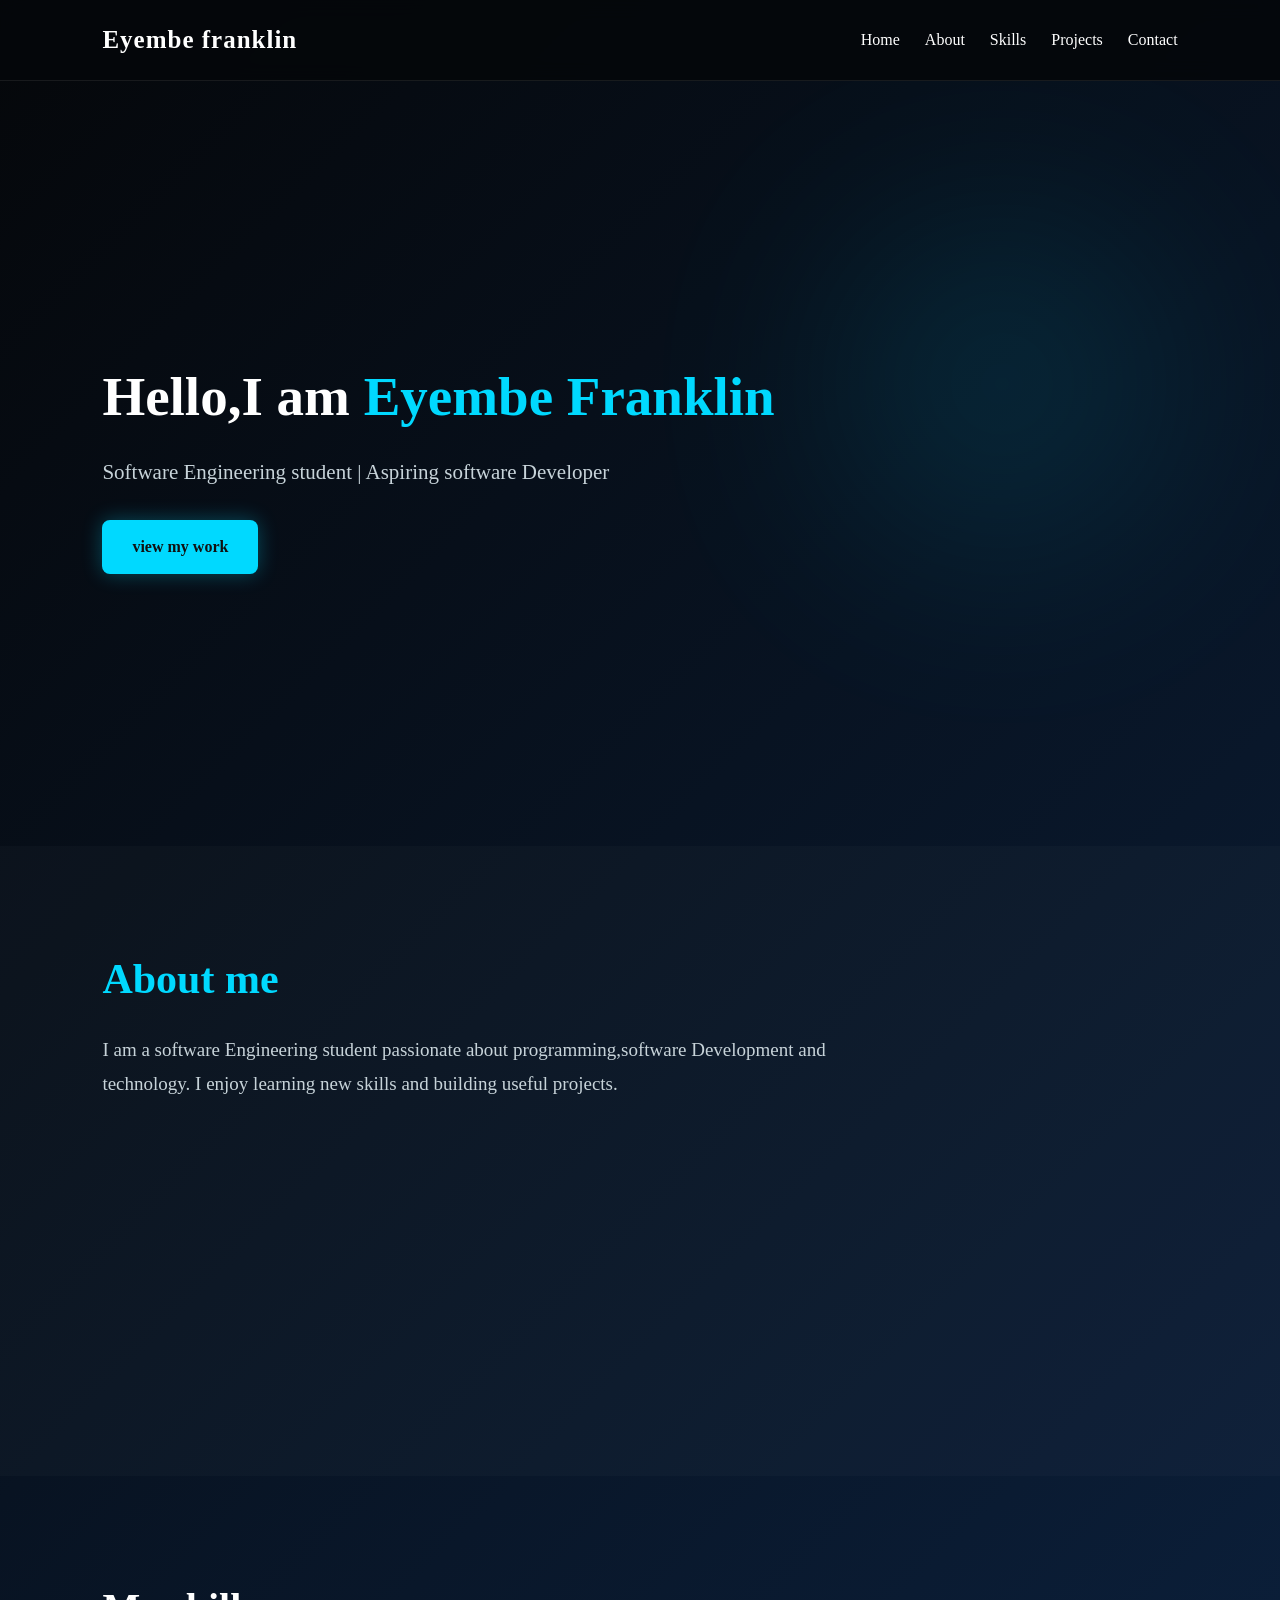
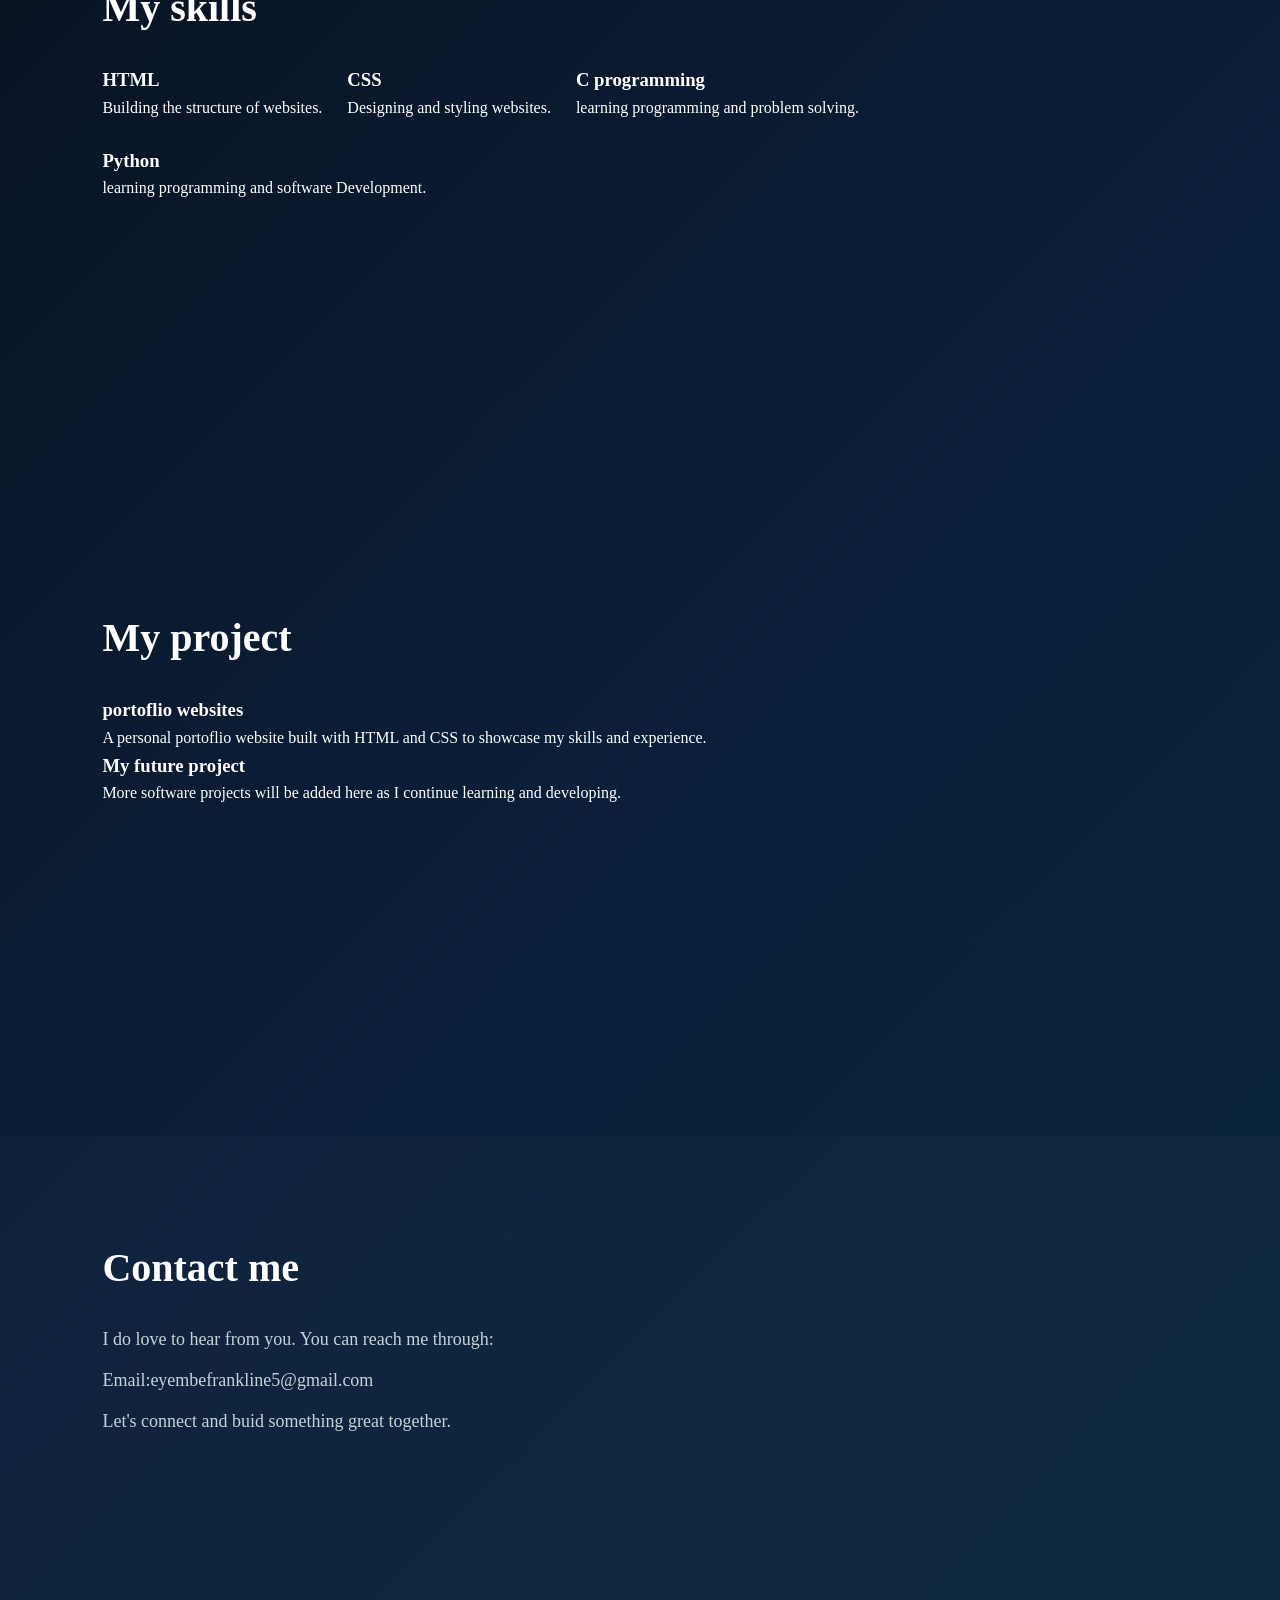
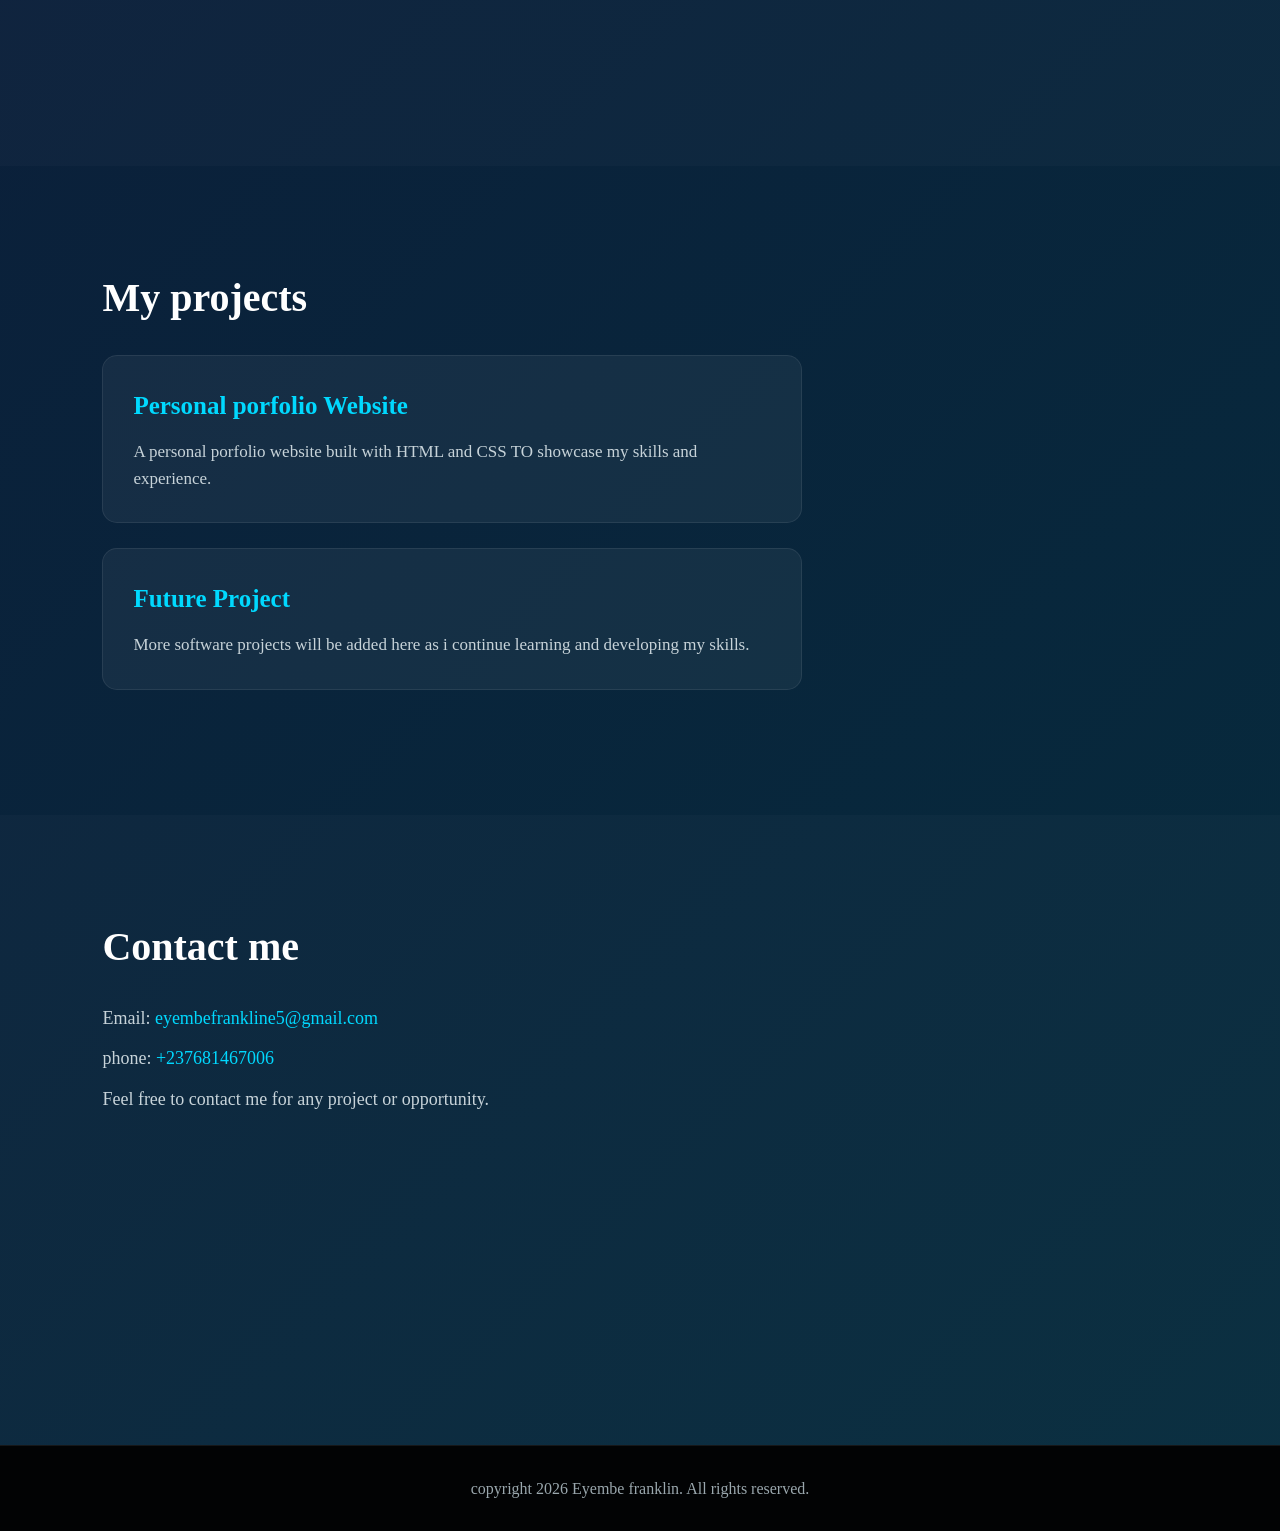
==== index.html @ 04e0e5c3 "Initial commit" ====
<!DOCTYPE html>
<html lang="en">
<head>
    <meta charset="UTF-8">
    <meta name="viewport" content="width=device-width, initial-scale=1.0">
    <title>My portoflio</title>
    <link rel="stylesheet" href="style.css">
</head>
<body>
   <header>
    <h1>Eyembe franklin</h1>
     <button class="menu-toggle">
        <span></span>
        <span></span>
        <span></span>
     </button>
    <nav>
        <a href="#home">Home</a>
        <a href="#about">About</a>
        <a href="#skills">Skills</a>
        <a href="#projects">Projects</a>
        <a href="#contact">Contact</a>
    </nav>
   </header>
   
   <section id="home">
    <h2> Hello,I am <span>Eyembe Franklin</span></h2>
    <P>Software Engineering student | Aspiring software Developer</P>
    <a href="#projects" class="btn">view my work</a>
   </section>
   <section id="about">
    <h2>About me</h2>

    <p> 
    I am a software Engineering student passionate about programming,software
    Development and technology. I enjoy learning new skills and building useful projects.
    </p>
   </section>
   <section id="skills">
    <h2>My skills</h2>
    <div class="skills-container">
    <div class="skills">
        <h3>HTML</h3>
        <P>Building the structure of websites.</P>
    </div>

    <div class="skills">
        <h3>CSS</h3>
        <P>Designing and styling websites.</P>
    </div>

    <div class="skills">
        <h3> C programming</h3>
        <p>learning programming and problem solving.</p>
    </div>
    <div class="skills">
        <h3>Python</h3>
        <p>learning programming and software Development.</p>
    </div>

    </div>
   </section>
   <section id="projects">
    <h2>My project</h2>

    <div class="project-container">

        <div class="project">
            <h3>portoflio websites</h3>
            <p> A personal portoflio website built with HTML and CSS 
                   to showcase my skills and experience.
            </p>
        </div>
        <div class="Projects">
            <h3>My future project</h3>
            <p> More software projects will be added here as I continue
                learning and developing.
            </p>
        </div>

    </div>
   </section>
   <section id="contact">
    <h2>Contact me</h2>

    <p> I do love to hear from you. You can reach me through:</p>
    <p>Email:eyembefrankline5@gmail.com</p>
    <p> Let's connect and buid something great together.</p>
   </section>
   <section id="projects">
    <h2> My projects</h2>
    <div class="project-card">
        <h3>Personal porfolio Website</h3>
        <p> A personal porfolio website built with HTML and CSS
            TO showcase my skills and experience.
        </p>
    </div>

    <div class="project-card">
        <h3>Future Project</h3>
        <p>More software projects will be added here as i continue
            learning and developing my skills.
        </p>
    </div>
   </section>
   <section id="contact">
    <h2> Contact me</h2>
    <p>Email: <a href="mail to:eyembefrankline5@gmail.com">eyembefrankline5@gmail.com</a></p>

    <p> phone: <a href="tel: +237681467006">+237681467006</a></p>
    <p>Feel free to contact me for any project or opportunity.</p>
   </section>
   <footer>
    <p> copyright 2026 Eyembe franklin. All rights reserved.</p>
   </footer>
   <script>
    const menuToggle = document.querySelector(".menu-toggle");
      const nav = document.querySelector("nav");

      menuToggle.addEventListener("click",function() {
        nav.classList.toggle("active");
      });
   </script>
</body>
</html>
---- style.css ----
* {
  margin: 0;
  padding: 0;
  box-sizing: border-box;
}

html {
  scroll-behavior: smooth;
}

body {
  font-family: Arial sans-serif;
  background: linear-gradient(135deg,#05070a,#0b1f3a,#062c3d);
  color: white;
  line-height: 1.6;
}


header {
  display: flex;
  justify-content: space-between;
  align-items: center;
  padding: 20px 8%;
  background: rgba(5, 7, 10, 0.9);
  position: sticky;
  top: 0;
  z-index: 1000;
  backdrop-filter: blur(10px);
  border-bottom: 1px solid rgba(255, 255, 255,0.08);
}

header h1 {
  font-size: 25px;
  letter-spacing: 1px;
}

nav {
  display: flex;
  gap: 25px;
  align-items: center;
}

nav a {
  color: white;
  text-decoration: none;
  font-size: 16px;
  font-weight: 500;
  transition: 0.3s;
}

nav a:hover {
  color:#00d9ff
}


.menu-toggle {
  display: none;
  background: none;
  border: none;
  cursor: pointer;
}

.menu-toggle span {
  display: block;
  width: 30px;
  height: 3px;
  margin: 5px;
  background-color: white;
  border-radius: 5px;
}

section {
  padding: 100px 8%;
  min-height: 70vh;
}

section h2 {
  font-size: 40px;
  margin-bottom: 25px;
  color: white;
}

#home {
  min-height: 85vh;
  display: flex;
  flex-direction: column;
  justify-content: center;
  align-items: flex-start;
  padding: 100px 8%;
}

#home h2 {
  font-size: 55px;
  margin-bottom: 15px;
}

#home p {
  font-size: 21px;
  color: #c7d3d9;
  margin-bottom: 30px;
}

.btn {
  display: inline-block;
  padding: 14px 30px;
  background: #00d9ff;
  color: #111;
  text-decoration: none;
  border-radius: 8px;
  font-weight: bold;
  transition: 0.3s ease;
  box-shadow: 0 0 20px rgba(0, 217, 255, 0.25);
}

#home h2 span {
  color:#00d9ff;
}

#home {
  position: relative;
  overflow: hidden;
}

#home::before {
  content: "";
  position: absolute;
  width: 300px;
  height: 300px;
  background: #00d9ff;
  border-radius: 50%;
  filter: blur(120px);
  opacity: 0.15;
  top: 20%;
  right: 10%;
  z-index: 0;
}

#home h2,
#home p,
#home .btn {
  position: relative;
  z-index: 1;
}

.btn {
  display: inline-block;
  padding: 14px 30px;
  background: #00d9ff;
  color: #111;
  text-decoration: none;
  border-radius: 8px;
  font-weight: bold;
  transition: 0.3s ease;
  box-shadow: 0 0 20px rgba(0, 217, 255, 0.3);
}

.btn:hover {
  transform: translateY(-3px);
  box-shadow: 0 0 30px rgba(0, 217, 255, 0.7);
}

#about {
  background: rgba(255, 255, 255, 0.02);
}

#about h2 {
  font-size: 42px;
  margin-bottom: 20px;
  color: #00d9ff
}

#about p {
  font-size: 19px;
  line-height: 1.8;
  color: #c7d3d9;
  max-width: 750px;
}

.skills-container {
  display: flex;
  gap: 25px;
  flex-wrap: wrap;
}

.skill {
  background: rgba(255, 255, 255, 0.10);
  border: 1px solid rgba(0, 217, 255, 0.15);
  padding: 30px;
  width: 220px;
  border-radius: 15px;
  transition: 0.3s;
}

.skill:hover {
  transform: translateY(-8px);
  border: colour #00d9ff;
box-shadow: 0 15px 30px rgba(0, 217, 255, 0.12);
}

.skill h3 {
  color: #00d9ff;
  margin-bottom: 12px;
  font-size: 23px;
}

.skill p {
  color: #c7d3d9;
  font-size: 15px;
}


.project-card {
  background: rgba(255, 255, 255, 0.05);
  border: 1px solid rgba(255, 255, 255, 0.08);
  padding: 30px;
  margin: 25px 0;
  border-radius: 15px;
  max-width: 700px;
  transition: 0.3s;
}

.project-card:hover {
  transform: translateY(-5px);
  border-color:#00d9ff ;
}

.project-card h3 {
  color: #00d9ff;
  font-size: 25px;
  margin-bottom: 12px;
}

.project-card p {
  color: #c7d3d9;
  font-size: 17px;
}

#contact {
  background: rgba(255, 255, 255, 0.02);
}

#contact p {
  margin: 12px 0;
  font-size: 18px;
  color: #c7d3d9;
}

#contact a {
  color: #00d9ff;
  text-decoration: none;
}

#contact a:hover {
  text-decoration: underline;
}

footer {
  text-align: center;
  padding: 30px;
  background: #020304;
  color: #9aa7ad;
  border-top: 1px solid rgba(255, 255, 255, 0.08);
}

@media (max-width: 768px) {
  header{
    padding: 18px 6%;
    flex-direction: row;
    justify-content: space-between;
    align-items: center;
    position: sticky;
  }
  header h1 {
    font-size: 21px;
  }

  .menu-toggle {
    display: flex;
    flex-direction: column;
    margin-left: auto;
  }

  nav {
    display: none;
    position: absolute;
    top: 100%;
    right: 6%;
    width: 210px;
    flex-direction: column;
    align-items: stretch;
    gap: 0;
    background: #10161b;
    border: 1px solid rgba(0, 217,  255, 0.2);
    border-radius: 10px;
    padding: 10px;
    box-shadow: 0 15px 30px rgba(0, 0, 0, 0.4);
  }

  nav.active {
    display: flex;
  }

  nav a {
    padding: 13px 15px;
    border-radius: 7px;
  }

  nav a:hover {
    background: rgba(0, 217, 255, 0.08);
  }

  section {
    padding: 70px 6%;
  }

  section h2 {
    font-size: 32px;
  }
  #home {
    min-height: 85vh;
  }
  #home h2 {
    font-size: 40px;
  }

  #home p {
    font-size: 18px;
  }
  .skills-container {
    flex-direction: column;
  }

  .skill {
    width: 100%;
  }

  .project-card {
    width: 100%;
  }
  #skills {
    text-align: center;
  }

  #skills h2 {
    font-size: 42px;
    margin-bottom: 40px;
    color: #00d9ff;
  }

  .skills-container {
    display: flex;
    justify-content: center;
    gap: 25px;
    flex-wrap: wrap;
  }
  .skill {
    background: rgba(255, 255, 255, 0.05);
    border: 1px solid rgba(0, 217, 255, 0.2);
    padding: 30px 25px;
    width: 220px;
    border-radius: 15px;
    transition: 0.3s;
  }

  .skill:hover {
    transform: translateY(-8px);
    border-color: #00d9ff;
    box-shadow: 0 10px 30px rgba(0, 217, 255, 0.25);
  }

  .skill h3 {
    color: #c7d3d9;
    font-size: 24px;
    margin-bottom: 12px;
  }

  .skill p {
    color: #c7d3d9;
    font-size: 15px;
    line-height: 1.6;
  }

  .skills {
    background: rgba(255, 255, 255, 0.04);
    border: 1px solid rgba(0, 217, 255, 0.15);
    border-radius: 15px;
    padding: 25px;
    transition: 0.3s;
  }

  .skill:hover {
    transform: translateY(-8px);
    border-color: #00d9ff;
    box-shadow: 0 10px 30px rgba(0, 217, 255, 0.2);
  }

  .skill h3 {
    color: #00d9ff;
    margin-bottom: 12px;
  }
}
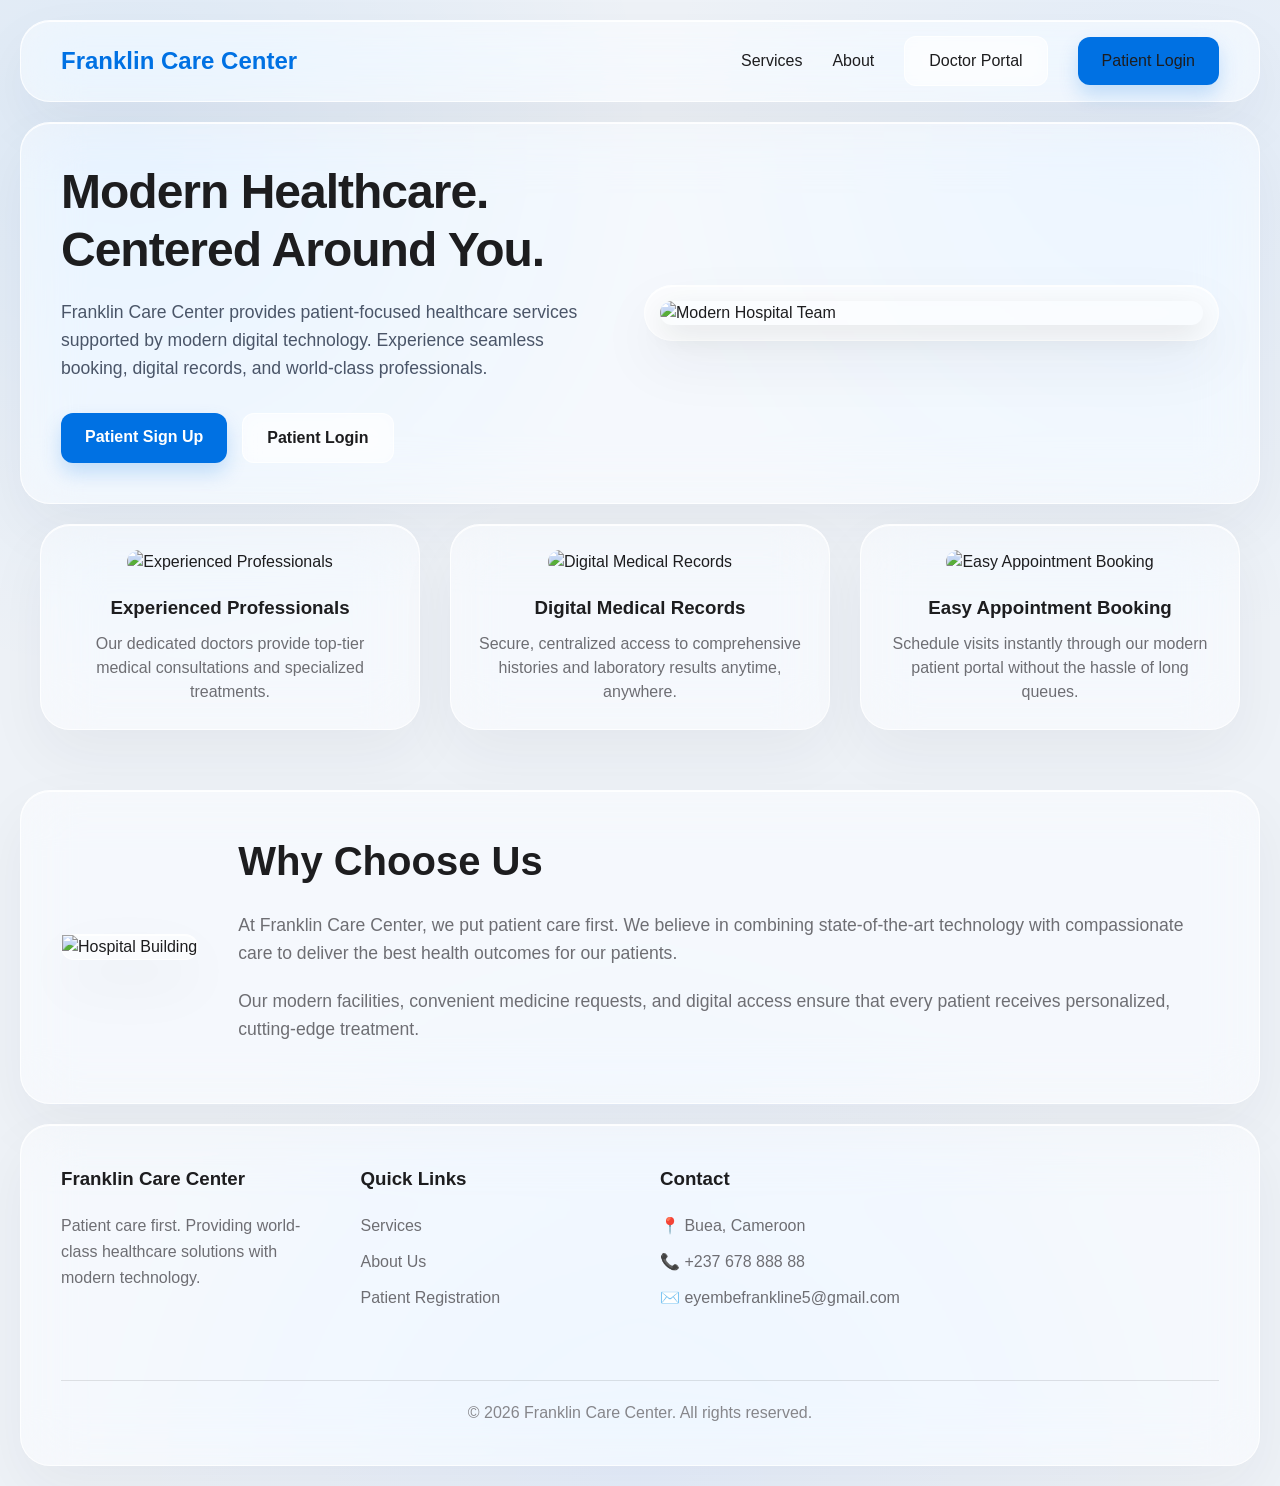
==== commit 71162e07: "Add files via upload" ====
--- a/index.html
+++ b/index.html
@@ -3,123 +3,125 @@
 <head>
     <meta charset="UTF-8">
     <meta name="viewport" content="width=device-width, initial-scale=1.0">
-    <title>My portoflio</title>
+    <title>Franklin Care Center</title>
     <link rel="stylesheet" href="style.css">
+    <style>
+        .navbar { display: flex; justify-content: space-between; align-items: center; padding: 15px 40px; margin: 20px; }
+        .nav-logo { font-size: 24px; font-weight: 700; color: #0071e3; }
+        .nav-links { display: flex; gap: 30px; align-items: center; }
+        .nav-links a { color: #1d1d1f; font-weight: 500; transition: color 0.3s; text-decoration: none; }
+        .nav-links a:hover { color: #0071e3; }
+        .hero-section { display: flex; align-items: center; justify-content: space-between; padding: 40px; margin: 20px; gap: 40px; }
+        .hero-text { flex: 1; }
+        .hero-text h1 { font-size: 3rem; margin-bottom: 20px; line-height: 1.2; letter-spacing: -1px; }
+        .hero-text p { font-size: 1.1rem; color: #4a5568; margin-bottom: 30px; line-height: 1.6; }
+        .hero-actions { display: flex; gap: 15px; }
+        .hero-image-container { flex: 1; padding: 15px; display: flex; justify-content: center; align-items: center; }
+        .hero-image-container img { width: 100%; border-radius: 15px; box-shadow: 0 10px 30px rgba(0,0,0,0.1); }
+        .btn-primary { padding: 12px 24px; background: #0071e3; color: white; border-radius: 12px; text-decoration: none; font-weight: 600; transition: transform 0.2s, box-shadow 0.2s; box-shadow: 0 10px 20px rgba(0,113,227,0.2); }
+        .btn-primary:hover { transform: translateY(-2px); box-shadow: 0 14px 28px rgba(0,113,227,0.3); }
+        .btn-glass { padding: 12px 24px; background: rgba(255,255,255,0.5); color: #1d1d1f; border-radius: 12px; text-decoration: none; font-weight: 600; backdrop-filter: blur(10px); border: 1px solid rgba(255,255,255,0.8); transition: all 0.2s; }
+        .btn-glass:hover { background: rgba(255,255,255,0.8); }
+        .features-grid { display: grid; grid-template-columns: repeat(auto-fit, minmax(300px, 1fr)); gap: 30px; padding: 0 20px 40px 20px; margin: 0 20px; }
+        .feature-card { padding: 25px; text-align: center; }
+        .feature-card img { width: 100%; height: 200px; object-fit: cover; border-radius: 12px; margin-bottom: 20px; }
+        .feature-card h3 { margin-bottom: 10px; color: #1d1d1f; }
+        .feature-card p { color: #6e6e73; }
+        .about-section { display: flex; align-items: center; justify-content: space-between; padding: 40px; margin: 20px; gap: 40px; }
+        .about-text { flex: 1; }
+        .about-text h2 { font-size: 2.5rem; margin-bottom: 20px; color: #1d1d1f; }
+        .about-text p { font-size: 1.1rem; color: #6e6e73; margin-bottom: 20px; line-height: 1.6; }
+        .site-footer { padding: 40px; margin: 20px; display: grid; grid-template-columns: repeat(auto-fit, minmax(250px, 1fr)); gap: 40px; }
+        .footer-col h3 { margin-bottom: 20px; color: #1d1d1f; }
+        .footer-col p, .footer-col ul { color: #6e6e73; line-height: 1.6; list-style: none; padding: 0; }
+        .footer-col ul li { margin-bottom: 10px; }
+        .footer-col ul li a { color: #6e6e73; text-decoration: none; transition: color 0.3s; }
+        .footer-col ul li a:hover { color: #0071e3; }
+        .footer-bottom { text-align: center; padding-top: 20px; margin-top: 20px; border-top: 1px solid rgba(0,0,0,0.1); color: #86868b; grid-column: 1 / -1; }
+        
+        body { background: radial-gradient(circle at 10% 10%, rgba(0, 113, 227, 0.08), transparent 30%), radial-gradient(circle at 90% 10%, rgba(120, 180, 255, 0.1), transparent 28%), radial-gradient(circle at 50% 100%, rgba(215, 230, 255, 0.4), transparent 35%), #eef2f7; font-family: -apple-system, BlinkMacSystemFont, "Segoe UI", Arial, sans-serif; }
+        .glass-panel { background: rgba(255,255,255,0.48); backdrop-filter: blur(28px) saturate(180%); border: 1px solid rgba(255,255,255,0.78); border-radius: 30px; box-shadow: 0 24px 60px rgba(31,41,55,0.05), inset 0 1px 0 rgba(255,255,255,0.9); }
+    </style>
 </head>
 <body>
-   <header>
-    <h1>Eyembe franklin</h1>
-     <button class="menu-toggle">
-        <span></span>
-        <span></span>
-        <span></span>
-     </button>
-    <nav>
-        <a href="#home">Home</a>
-        <a href="#about">About</a>
-        <a href="#skills">Skills</a>
-        <a href="#projects">Projects</a>
-        <a href="#contact">Contact</a>
+    <nav class="navbar glass-panel">
+        <div class="nav-logo">Franklin Care Center</div>
+        <div class="nav-links">
+            <a href="#services">Services</a>
+            <a href="#about">About</a>
+            <a href="login.html" class="btn-glass">Doctor Portal</a>
+            <a href="login.html" class="btn-primary">Patient Login</a>
+        </div>
     </nav>
-   </header>
-   
-   <section id="home">
-    <h2> Hello,I am <span>Eyembe Franklin</span></h2>
-    <P>Software Engineering student | Aspiring software Developer</P>
-    <a href="#projects" class="btn">view my work</a>
-   </section>
-   <section id="about">
-    <h2>About me</h2>
 
-    <p> 
-    I am a software Engineering student passionate about programming,software
-    Development and technology. I enjoy learning new skills and building useful projects.
-    </p>
-   </section>
-   <section id="skills">
-    <h2>My skills</h2>
-    <div class="skills-container">
-    <div class="skills">
-        <h3>HTML</h3>
-        <P>Building the structure of websites.</P>
-    </div>
+    <header class="hero-section glass-panel">
+        <div class="hero-text">
+            <h1>Modern Healthcare.<br>Centered Around You.</h1>
+            <p>Franklin Care Center provides patient-focused healthcare services supported by modern digital technology. Experience seamless booking, digital records, and world-class professionals.</p>
+            <div class="hero-actions">
+                <a href="signup.html" class="btn-primary">Patient Sign Up</a>
+                <a href="login.html" class="btn-glass">Patient Login</a>
+            </div>
+        </div>
+        <div class="hero-image-container glass-panel">
+            <img src="https://images.unsplash.com/photo-1519494026892-80bbd2d6fd0d?q=80&w=1000&auto=format&fit=crop" alt="Modern Hospital Team">
+        </div>
+    </header>
 
-    <div class="skills">
-        <h3>CSS</h3>
-        <P>Designing and styling websites.</P>
-    </div>
+    <section class="features-grid" id="services">
+        <div class="feature-card glass-panel">
+            <img src="https://images.unsplash.com/photo-1576091160550-2173ff9e594b?q=80&w=600&auto=format&fit=crop" alt="Experienced Professionals">
+            <h3>Experienced Professionals</h3>
+            <p>Our dedicated doctors provide top-tier medical consultations and specialized treatments.</p>
+        </div>
+        <div class="feature-card glass-panel">
+            <img src="https://images.unsplash.com/photo-1551076805-e18690c5e561?q=80&w=600&auto=format&fit=crop" alt="Digital Medical Records">
+            <h3>Digital Medical Records</h3>
+            <p>Secure, centralized access to comprehensive histories and laboratory results anytime, anywhere.</p>
+        </div>
+        <div class="feature-card glass-panel">
+            <img src="https://images.unsplash.com/photo-1538108149393-cebb47acdd4e?q=80&w=600&auto=format&fit=crop" alt="Easy Appointment Booking">
+            <h3>Easy Appointment Booking</h3>
+            <p>Schedule visits instantly through our modern patient portal without the hassle of long queues.</p>
+        </div>
+    </section>
 
-    <div class="skills">
-        <h3> C programming</h3>
-        <p>learning programming and problem solving.</p>
-    </div>
-    <div class="skills">
-        <h3>Python</h3>
-        <p>learning programming and software Development.</p>
-    </div>
+    <section class="about-section glass-panel" id="about">
+        <div class="about-image-container glass-panel">
+            <img src="https://images.unsplash.com/photo-1516549655169-df83a0774514?q=80&w=1000&auto=format&fit=crop" alt="Hospital Building">
+        </div>
+        <div class="about-text">
+            <h2>Why Choose Us</h2>
+            <p>At Franklin Care Center, we put patient care first. We believe in combining state-of-the-art technology with compassionate care to deliver the best health outcomes for our patients.</p>
+            <p>Our modern facilities, convenient medicine requests, and digital access ensure that every patient receives personalized, cutting-edge treatment.</p>
+        </div>
+    </section>
 
-    </div>
-   </section>
-   <section id="projects">
-    <h2>My project</h2>
+    <footer class="site-footer glass-panel" id="contact">
+        <div class="footer-col">
+            <h3>Franklin Care Center</h3>
+            <p>Patient care first. Providing world-class healthcare solutions with modern technology.</p>
+        </div>
+        <div class="footer-col">
+            <h3>Quick Links</h3>
+            <ul>
+                <li><a href="#services">Services</a></li>
+                <li><a href="#about">About Us</a></li>
+                <li><a href="signup.html">Patient Registration</a></li>
+            </ul>
+        </div>
+        <div class="footer-col">
+            <h3>Contact</h3>
+            <ul>
+                <li>📍 Buea, Cameroon</li>
+                <li>📞 +237 678 888 88</li>
+                <li>✉️ eyembefrankline5@gmail.com</li>
+            </ul>
+        </div>
+        <div class="footer-bottom">
+            <p>&copy; 2026 Franklin Care Center. All rights reserved.</p>
+        </div>
+    </footer>
+</body>
+</html>
 
-    <div class="project-container">
-
-        <div class="project">
-            <h3>portoflio websites</h3>
-            <p> A personal portoflio website built with HTML and CSS 
-                   to showcase my skills and experience.
-            </p>
-        </div>
-        <div class="Projects">
-            <h3>My future project</h3>
-            <p> More software projects will be added here as I continue
-                learning and developing.
-            </p>
-        </div>
-
-    </div>
-   </section>
-   <section id="contact">
-    <h2>Contact me</h2>
-
-    <p> I do love to hear from you. You can reach me through:</p>
-    <p>Email:eyembefrankline5@gmail.com</p>
-    <p> Let's connect and buid something great together.</p>
-   </section>
-   <section id="projects">
-    <h2> My projects</h2>
-    <div class="project-card">
-        <h3>Personal porfolio Website</h3>
-        <p> A personal porfolio website built with HTML and CSS
-            TO showcase my skills and experience.
-        </p>
-    </div>
-
-    <div class="project-card">
-        <h3>Future Project</h3>
-        <p>More software projects will be added here as i continue
-            learning and developing my skills.
-        </p>
-    </div>
-   </section>
-   <section id="contact">
-    <h2> Contact me</h2>
-    <p>Email: <a href="mail to:eyembefrankline5@gmail.com">eyembefrankline5@gmail.com</a></p>
-
-    <p> phone: <a href="tel: +237681467006">+237681467006</a></p>
-    <p>Feel free to contact me for any project or opportunity.</p>
-   </section>
-   <footer>
-    <p> copyright 2026 Eyembe franklin. All rights reserved.</p>
-   </footer>
-   <script>
-    const menuToggle = document.querySelector(".menu-toggle");
-      const nav = document.querySelector("nav");
-
-      menuToggle.addEventListener("click",function() {
-        nav.classList.toggle("active");
-      });
-   </script>
-</body>
-</html>
--- a/style.css
+++ b/style.css
@@ -1,401 +1,2036 @@
-* {
-  margin: 0;
-  padding: 0;
-  box-sizing: border-box;
-}
-
-html {
-  scroll-behavior: smooth;
-}
-
-body {
-  font-family: Arial sans-serif;
-  background: linear-gradient(135deg,#05070a,#0b1f3a,#062c3d);
-  color: white;
-  line-height: 1.6;
-}
-
-
-header {
-  display: flex;
-  justify-content: space-between;
-  align-items: center;
-  padding: 20px 8%;
-  background: rgba(5, 7, 10, 0.9);
-  position: sticky;
-  top: 0;
-  z-index: 1000;
-  backdrop-filter: blur(10px);
-  border-bottom: 1px solid rgba(255, 255, 255,0.08);
-}
-
-header h1 {
-  font-size: 25px;
-  letter-spacing: 1px;
-}
-
-nav {
-  display: flex;
-  gap: 25px;
-  align-items: center;
-}
-
-nav a {
-  color: white;
-  text-decoration: none;
-  font-size: 16px;
-  font-weight: 500;
-  transition: 0.3s;
-}
-
-nav a:hover {
-  color:#00d9ff
-}
-
-
-.menu-toggle {
-  display: none;
-  background: none;
-  border: none;
-  cursor: pointer;
-}
-
-.menu-toggle span {
-  display: block;
-  width: 30px;
-  height: 3px;
-  margin: 5px;
-  background-color: white;
-  border-radius: 5px;
-}
-
-section {
-  padding: 100px 8%;
-  min-height: 70vh;
-}
-
-section h2 {
-  font-size: 40px;
-  margin-bottom: 25px;
-  color: white;
-}
-
-#home {
-  min-height: 85vh;
-  display: flex;
-  flex-direction: column;
-  justify-content: center;
-  align-items: flex-start;
-  padding: 100px 8%;
-}
-
-#home h2 {
-  font-size: 55px;
-  margin-bottom: 15px;
-}
-
-#home p {
-  font-size: 21px;
-  color: #c7d3d9;
-  margin-bottom: 30px;
-}
-
-.btn {
-  display: inline-block;
-  padding: 14px 30px;
-  background: #00d9ff;
-  color: #111;
-  text-decoration: none;
-  border-radius: 8px;
-  font-weight: bold;
-  transition: 0.3s ease;
-  box-shadow: 0 0 20px rgba(0, 217, 255, 0.25);
-}
-
-#home h2 span {
-  color:#00d9ff;
-}
-
-#home {
-  position: relative;
-  overflow: hidden;
-}
-
-#home::before {
-  content: "";
-  position: absolute;
-  width: 300px;
-  height: 300px;
-  background: #00d9ff;
-  border-radius: 50%;
-  filter: blur(120px);
-  opacity: 0.15;
-  top: 20%;
-  right: 10%;
-  z-index: 0;
-}
-
-#home h2,
-#home p,
-#home .btn {
-  position: relative;
-  z-index: 1;
-}
-
-.btn {
-  display: inline-block;
-  padding: 14px 30px;
-  background: #00d9ff;
-  color: #111;
-  text-decoration: none;
-  border-radius: 8px;
-  font-weight: bold;
-  transition: 0.3s ease;
-  box-shadow: 0 0 20px rgba(0, 217, 255, 0.3);
-}
-
-.btn:hover {
-  transform: translateY(-3px);
-  box-shadow: 0 0 30px rgba(0, 217, 255, 0.7);
-}
-
-#about {
-  background: rgba(255, 255, 255, 0.02);
-}
-
-#about h2 {
-  font-size: 42px;
-  margin-bottom: 20px;
-  color: #00d9ff
-}
-
-#about p {
-  font-size: 19px;
-  line-height: 1.8;
-  color: #c7d3d9;
-  max-width: 750px;
-}
-
-.skills-container {
-  display: flex;
-  gap: 25px;
-  flex-wrap: wrap;
-}
-
-.skill {
-  background: rgba(255, 255, 255, 0.10);
-  border: 1px solid rgba(0, 217, 255, 0.15);
-  padding: 30px;
-  width: 220px;
-  border-radius: 15px;
-  transition: 0.3s;
-}
-
-.skill:hover {
-  transform: translateY(-8px);
-  border: colour #00d9ff;
-box-shadow: 0 15px 30px rgba(0, 217, 255, 0.12);
-}
-
-.skill h3 {
-  color: #00d9ff;
-  margin-bottom: 12px;
-  font-size: 23px;
-}
-
-.skill p {
-  color: #c7d3d9;
-  font-size: 15px;
-}
-
-
-.project-card {
-  background: rgba(255, 255, 255, 0.05);
-  border: 1px solid rgba(255, 255, 255, 0.08);
-  padding: 30px;
-  margin: 25px 0;
-  border-radius: 15px;
-  max-width: 700px;
-  transition: 0.3s;
-}
-
-.project-card:hover {
-  transform: translateY(-5px);
-  border-color:#00d9ff ;
-}
-
-.project-card h3 {
-  color: #00d9ff;
-  font-size: 25px;
-  margin-bottom: 12px;
-}
-
-.project-card p {
-  color: #c7d3d9;
-  font-size: 17px;
-}
-
-#contact {
-  background: rgba(255, 255, 255, 0.02);
-}
-
-#contact p {
-  margin: 12px 0;
-  font-size: 18px;
-  color: #c7d3d9;
-}
-
-#contact a {
-  color: #00d9ff;
-  text-decoration: none;
-}
-
-#contact a:hover {
-  text-decoration: underline;
-}
-
-footer {
-  text-align: center;
-  padding: 30px;
-  background: #020304;
-  color: #9aa7ad;
-  border-top: 1px solid rgba(255, 255, 255, 0.08);
-}
-
-@media (max-width: 768px) {
-  header{
-    padding: 18px 6%;
-    flex-direction: row;
-    justify-content: space-between;
-    align-items: center;
-    position: sticky;
-  }
-  header h1 {
-    font-size: 21px;
-  }
-
-  .menu-toggle {
-    display: flex;
-    flex-direction: column;
-    margin-left: auto;
-  }
-
-  nav {
-    display: none;
-    position: absolute;
-    top: 100%;
-    right: 6%;
-    width: 210px;
-    flex-direction: column;
-    align-items: stretch;
-    gap: 0;
-    background: #10161b;
-    border: 1px solid rgba(0, 217,  255, 0.2);
-    border-radius: 10px;
-    padding: 10px;
-    box-shadow: 0 15px 30px rgba(0, 0, 0, 0.4);
-  }
-
-  nav.active {
-    display: flex;
-  }
-
-  nav a {
-    padding: 13px 15px;
-    border-radius: 7px;
-  }
-
-  nav a:hover {
-    background: rgba(0, 217, 255, 0.08);
-  }
-
-  section {
-    padding: 70px 6%;
-  }
-
-  section h2 {
-    font-size: 32px;
-  }
-  #home {
-    min-height: 85vh;
-  }
-  #home h2 {
-    font-size: 40px;
-  }
-
-  #home p {
-    font-size: 18px;
-  }
-  .skills-container {
-    flex-direction: column;
-  }
-
-  .skill {
-    width: 100%;
-  }
-
-  .project-card {
-    width: 100%;
-  }
-  #skills {
-    text-align: center;
-  }
-
-  #skills h2 {
-    font-size: 42px;
-    margin-bottom: 40px;
-    color: #00d9ff;
-  }
-
-  .skills-container {
-    display: flex;
-    justify-content: center;
-    gap: 25px;
-    flex-wrap: wrap;
-  }
-  .skill {
-    background: rgba(255, 255, 255, 0.05);
-    border: 1px solid rgba(0, 217, 255, 0.2);
-    padding: 30px 25px;
-    width: 220px;
-    border-radius: 15px;
-    transition: 0.3s;
-  }
-
-  .skill:hover {
-    transform: translateY(-8px);
-    border-color: #00d9ff;
-    box-shadow: 0 10px 30px rgba(0, 217, 255, 0.25);
-  }
-
-  .skill h3 {
-    color: #c7d3d9;
-    font-size: 24px;
-    margin-bottom: 12px;
-  }
-
-  .skill p {
-    color: #c7d3d9;
-    font-size: 15px;
-    line-height: 1.6;
-  }
-
-  .skills {
-    background: rgba(255, 255, 255, 0.04);
-    border: 1px solid rgba(0, 217, 255, 0.15);
-    border-radius: 15px;
-    padding: 25px;
-    transition: 0.3s;
-  }
-
-  .skill:hover {
-    transform: translateY(-8px);
-    border-color: #00d9ff;
-    box-shadow: 0 10px 30px rgba(0, 217, 255, 0.2);
-  }
-
-  .skill h3 {
-    color: #00d9ff;
-    margin-bottom: 12px;
-  }
-} +/* =========================================================
+   HOSPITAL MANAGEMENT SYSTEM
+   CLEAN GLOBAL STYLESHEET
+   ========================================================= */
+
+/* =========================================================
+   1. GLOBAL RESET
+   ========================================================= */
+
+*,
+*::before,
+*::after {
+    box-sizing: border-box;
+    margin: 0;
+    padding: 0;
+}
+
+html {
+    width: 100%;
+    min-height: 100%;
+    scroll-behavior: smooth;
+}
+
+body {
+    width: 100%;
+    min-height: 100vh;
+
+    font-family:
+        -apple-system,
+        BlinkMacSystemFont,
+        "Segoe UI",
+        Arial,
+        sans-serif;
+
+    color: #1d1d1f;
+    background: #eef2f7;
+
+    line-height: 1.5;
+
+    overflow-x: hidden;
+}
+
+img,
+svg {
+    max-width: 100%;
+}
+
+button,
+input,
+select,
+textarea {
+    font: inherit;
+}
+
+button {
+    cursor: pointer;
+}
+
+a {
+    color: inherit;
+}
+
+button,
+a {
+    -webkit-tap-highlight-color: transparent;
+}
+
+/* =========================================================
+   2. GLOBAL BACKGROUND
+   ========================================================= */
+
+body.dashboard-body,
+body.auth-body {
+    position: relative;
+    overflow-x: hidden;
+
+    background:
+        radial-gradient(
+            circle at 8% 8%,
+            rgba(0, 113, 227, 0.10),
+            transparent 30%
+        ),
+        radial-gradient(
+            circle at 92% 16%,
+            rgba(120, 170, 255, 0.13),
+            transparent 28%
+        ),
+        radial-gradient(
+            circle at 50% 100%,
+            rgba(220, 235, 255, 0.48),
+            transparent 36%
+        ),
+        #eef2f7;
+}
+
+body.dashboard-body::before,
+body.auth-body::before {
+    content: "";
+
+    position: fixed;
+
+    width: 420px;
+    height: 420px;
+
+    top: -180px;
+    right: -120px;
+
+    border-radius: 50%;
+
+    background: rgba(255, 255, 255, 0.48);
+
+    filter: blur(80px);
+
+    pointer-events: none;
+
+    z-index: 0;
+}
+
+/* =========================================================
+   3. HEADER
+   ========================================================= */
+
+.dashboard-header {
+    position: sticky;
+    top: 0;
+    z-index: 100;
+
+    width: 100%;
+    min-height: 64px;
+
+    padding: 0 30px;
+
+    display: flex;
+    align-items: center;
+    justify-content: space-between;
+
+    gap: 20px;
+
+    background: rgba(255, 255, 255, 0.64);
+
+    border-bottom:
+        1px solid rgba(255, 255, 255, 0.82);
+
+    box-shadow:
+        0 8px 30px rgba(0, 0, 0, 0.05);
+
+    backdrop-filter:
+        blur(24px)
+        saturate(160%);
+
+    -webkit-backdrop-filter:
+        blur(24px)
+        saturate(160%);
+
+    color: #1d1d1f;
+}
+
+.dashboard-header h1 {
+    min-width: 0;
+
+    font-size: 19px;
+    font-weight: 650;
+
+    letter-spacing: -0.35px;
+
+    overflow: hidden;
+    text-overflow: ellipsis;
+    white-space: nowrap;
+}
+
+.user-info {
+    min-width: 0;
+
+    display: flex;
+    align-items: center;
+    justify-content: flex-end;
+
+    gap: 16px;
+}
+
+.user-info span {
+    min-width: 0;
+
+    color: #6e6e73;
+
+    font-size: 14px;
+
+    white-space: nowrap;
+
+    overflow: hidden;
+    text-overflow: ellipsis;
+}
+
+.user-info button,
+.user-info a {
+    flex: 0 0 auto;
+}
+
+/* =========================================================
+   4. MAIN DASHBOARD STRUCTURE
+   ========================================================= */
+
+.dashboard-layout {
+    width: 100%;
+    max-width: 100%;
+
+    min-height: calc(100vh - 64px);
+
+    display: flex;
+    align-items: stretch;
+
+    overflow: hidden;
+}
+
+/* =========================================================
+   5. SIDEBAR
+   ========================================================= */
+
+.sidebar {
+    flex: 0 0 245px;
+
+    width: 245px;
+    min-width: 245px;
+    max-width: 245px;
+
+    padding: 28px 16px;
+
+    background:
+        rgba(255, 255, 255, 0.54);
+
+    border-right:
+        1px solid rgba(255, 255, 255, 0.78);
+
+    box-shadow:
+        4px 0 25px rgba(0, 0, 0, 0.035);
+
+    backdrop-filter:
+        blur(24px)
+        saturate(150%);
+
+    -webkit-backdrop-filter:
+        blur(24px)
+        saturate(150%);
+
+    overflow-x: hidden;
+    overflow-y: auto;
+}
+
+.sidebar h2 {
+    margin:
+        0 12px 20px;
+
+    color: #86868b;
+
+    font-size: 12px;
+    font-weight: 700;
+
+    letter-spacing: 1px;
+
+    text-transform: uppercase;
+}
+
+.sidebar a {
+    width: 100%;
+    min-width: 0;
+
+    display: flex;
+    align-items: center;
+
+    gap: 12px;
+
+    padding: 11px 13px;
+
+    margin-bottom: 5px;
+
+    color: #424245;
+
+    text-decoration: none;
+
+    font-size: 14px;
+    font-weight: 550;
+
+    border-radius: 12px;
+
+    transition:
+        background 0.2s ease,
+        color 0.2s ease,
+        transform 0.2s ease;
+}
+
+.sidebar a:hover {
+    background:
+        rgba(255, 255, 255, 0.62);
+
+    color: #1d1d1f;
+}
+
+.sidebar a.active {
+    background:
+        rgba(232, 242, 255, 0.78);
+
+    color: #0071e3;
+}
+
+/* =========================================================
+   6. SIDEBAR ICONS
+   ========================================================= */
+
+.nav-icon {
+    width: 20px;
+    height: 20px;
+
+    flex: 0 0 20px;
+
+    display: inline-flex;
+    align-items: center;
+    justify-content: center;
+
+    color: #86868b;
+}
+
+.nav-icon svg {
+    width: 18px;
+    height: 18px;
+
+    fill: none;
+
+    stroke: currentColor;
+
+    stroke-width: 1.7;
+
+    stroke-linecap: round;
+    stroke-linejoin: round;
+}
+
+.sidebar a:hover .nav-icon {
+    color: #424245;
+}
+
+.sidebar a.active .nav-icon {
+    color: #0071e3;
+}
+
+/* =========================================================
+   7. MAIN CONTENT
+   ========================================================= */
+
+/*
+   IMPORTANT:
+   min-width: 0 allows this flex item to shrink.
+   This is one of the main fixes for horizontal overflow.
+*/
+
+.dashboard-main,
+.dashboards-main {
+    flex: 1 1 auto;
+
+    width: auto;
+
+    min-width: 0;
+
+    max-width: none;
+
+    padding:
+        40px 42px;
+
+    position: relative;
+
+    z-index: 1;
+
+    overflow-x: hidden;
+}
+
+.dashboard-main > *,
+.dashboards-main > * {
+    max-width: 100%;
+    min-width: 0;
+}
+
+/* =========================================================
+   8. DASHBOARD INTRO
+   ========================================================= */
+
+.dashboard-intro {
+    width: 100%;
+
+    margin-bottom: 30px;
+}
+
+.eyebrow {
+    margin-bottom: 6px;
+
+    color: #6e6e73;
+
+    font-size: 11px;
+    font-weight: 750;
+
+    letter-spacing: 1.25px;
+
+    text-transform: uppercase;
+}
+
+.dashboard-intro h2,
+.page-heading h2 {
+    margin-bottom: 5px;
+
+    color: #1d1d1f;
+
+    font-size: 32px;
+    font-weight: 650;
+
+    line-height: 1.15;
+
+    letter-spacing: -1px;
+}
+
+.dashboard-welcome {
+    margin-bottom: 0;
+
+    color: #6e6e73;
+
+    font-size: 15px;
+}
+
+.page-heading .dashboard-welcome {
+    margin-bottom: 0;
+}
+
+/* =========================================================
+   9. PAGE HEADING
+   ========================================================= */
+
+.page-heading {
+    width: 100%;
+    max-width: 100%;
+    min-width: 0;
+
+    display: flex;
+    align-items: flex-end;
+    justify-content: space-between;
+
+    gap: 24px;
+
+    margin-bottom: 26px;
+}
+
+/* =========================================================
+   10. GLASS CARDS
+   ========================================================= */
+
+.stat-card,
+.appointments,
+.settings-card,
+.quick-action {
+    background:
+        rgba(255, 255, 255, 0.58);
+
+    border:
+        1px solid rgba(255, 255, 255, 0.82);
+
+    box-shadow:
+        0 12px 40px rgba(0, 0, 0, 0.055),
+        inset 0 1px 0 rgba(255, 255, 255, 0.75);
+
+    backdrop-filter:
+        blur(22px)
+        saturate(150%);
+
+    -webkit-backdrop-filter:
+        blur(22px)
+        saturate(150%);
+}
+
+/* =========================================================
+   11. STATISTICS
+   ========================================================= */
+
+.stats-container {
+    width: 100%;
+    max-width: 100%;
+    min-width: 0;
+
+    display: grid;
+
+    grid-template-columns:
+        repeat(4, minmax(0, 1fr));
+
+    gap: 16px;
+
+    margin-bottom: 32px;
+}
+
+.stat-card {
+    min-width: 0;
+
+    padding: 22px;
+
+    border-radius: 18px;
+
+    overflow: hidden;
+
+    transition:
+        transform 0.2s ease,
+        box-shadow 0.2s ease,
+        background 0.2s ease;
+}
+
+.stat-card:hover {
+    transform: translateY(-3px);
+
+    background:
+        rgba(255, 255, 255, 0.70);
+
+    box-shadow:
+        0 16px 40px rgba(0, 0, 0, 0.08),
+        inset 0 1px 0 rgba(255, 255, 255, 0.85);
+}
+
+.stat-card h3,
+.stat-card .stat-label {
+    display: block;
+
+    margin-bottom: 8px;
+
+    color: #6e6e73;
+
+    font-size: 13px;
+    font-weight: 550;
+}
+
+.stat-card p,
+.stat-card strong {
+    display: block;
+
+    color: #1d1d1f;
+
+    font-size: 32px;
+    font-weight: 650;
+
+    line-height: 1.1;
+
+    letter-spacing: -1.2px;
+}
+
+.stat-card small {
+    display: block;
+
+    margin-top: 6px;
+
+    color: #86868b;
+
+    font-size: 11px;
+}
+
+/* =========================================================
+   12. QUICK ACTIONS
+   ========================================================= */
+
+.quick-actions {
+    width: 100%;
+    max-width: 100%;
+    min-width: 0;
+
+    margin-bottom: 32px;
+}
+
+.section-heading {
+    display: flex;
+    align-items: center;
+    justify-content: space-between;
+
+    gap: 15px;
+
+    margin-bottom: 17px;
+}
+
+.section-heading h2 {
+    margin: 0;
+
+    color: #1d1d1f;
+
+    font-size: 20px;
+    font-weight: 650;
+
+    letter-spacing: -0.4px;
+}
+
+.view-all {
+    color: #0071e3;
+
+    text-decoration: none;
+
+    font-size: 13px;
+    font-weight: 550;
+
+    white-space: nowrap;
+}
+
+.view-all:hover {
+    text-decoration: underline;
+}
+
+.quick-action-grid {
+    width: 100%;
+    max-width: 100%;
+    min-width: 0;
+
+    display: grid;
+
+    grid-template-columns:
+        repeat(4, minmax(0, 1fr));
+
+    gap: 14px;
+}
+
+.quick-action {
+    position: relative;
+
+    min-width: 0;
+
+    display: flex;
+    align-items: center;
+
+    gap: 13px;
+
+    padding: 16px;
+
+    color: #1d1d1f;
+
+    text-decoration: none;
+
+    border-radius: 15px;
+
+    overflow: hidden;
+
+    transition:
+        transform 0.2s ease,
+        background 0.2s ease,
+        box-shadow 0.2s ease;
+}
+
+.quick-action:hover {
+    transform: translateY(-2px);
+
+    background:
+        rgba(255, 255, 255, 0.70);
+
+    box-shadow:
+        0 10px 28px rgba(0, 0, 0, 0.07);
+}
+
+.quick-action::before {
+    content: "";
+
+    position: absolute;
+
+    top: 0;
+    left: 15%;
+
+    width: 70%;
+    height: 1px;
+
+    background:
+        rgba(255, 255, 255, 0.90);
+
+    opacity: 0.7;
+}
+
+.quick-action-icon {
+    width: 36px;
+    height: 36px;
+
+    flex: 0 0 36px;
+
+    display: flex;
+    align-items: center;
+    justify-content: center;
+
+    border-radius: 11px;
+
+    background:
+        rgba(232, 242, 255, 0.72);
+
+    border:
+        1px solid rgba(255, 255, 255, 0.75);
+
+    box-shadow:
+        inset 0 1px 0 rgba(255, 255, 255, 0.8);
+
+    color: #0071e3;
+
+    font-size: 20px;
+}
+
+.quick-action strong {
+    display: block;
+
+    margin-bottom: 2px;
+
+    font-size: 14px;
+    font-weight: 650;
+}
+
+.quick-action small {
+    display: block;
+
+    color: #86868b;
+
+    font-size: 11px;
+
+    line-height: 1.35;
+}
+
+/* =========================================================
+   13. SEARCH BAR
+   ========================================================= */
+
+.search-bar {
+    position: relative;
+
+    width: 100%;
+    max-width: 650px;
+
+    min-width: 0;
+
+    margin-bottom: 24px;
+}
+
+.search-bar .search-icon {
+    position: absolute;
+
+    left: 15px;
+    top: 50%;
+
+    transform: translateY(-50%);
+
+    color: #86868b;
+
+    font-size: 20px;
+
+    pointer-events: none;
+
+    z-index: 2;
+}
+
+.search-bar input {
+    width: 100%;
+    max-width: 100%;
+
+    margin-bottom: 0;
+
+    padding-left: 42px;
+}
+
+/* =========================================================
+   14. PATIENT CONTROLS
+   ========================================================= */
+
+.patient-controls {
+    width: 100%;
+    max-width: 100%;
+    min-width: 0;
+
+    display: flex;
+    align-items: center;
+    justify-content: space-between;
+
+    gap: 20px;
+
+    margin-bottom: 24px;
+}
+
+.patient-controls input {
+    width: 100%;
+    max-width: 420px;
+
+    margin-bottom: 0;
+}
+
+.record-count {
+    color: #86868b;
+
+    font-size: 13px;
+
+    white-space: nowrap;
+}
+
+/* =========================================================
+   15. INPUTS
+   ========================================================= */
+
+input,
+select,
+textarea {
+    width: 100%;
+    max-width: 100%;
+
+    padding: 12px 15px;
+
+    margin-bottom: 18px;
+
+    color: #1d1d1f;
+
+    background:
+        rgba(255, 255, 255, 0.55);
+
+    border:
+        1px solid rgba(210, 210, 215, 0.75);
+
+    border-radius: 11px;
+
+    outline: none;
+
+    box-shadow:
+        inset 0 1px 0 rgba(255, 255, 255, 0.7);
+
+    transition:
+        border-color 0.2s ease,
+        background 0.2s ease,
+        box-shadow 0.2s ease;
+}
+
+input::placeholder,
+textarea::placeholder {
+    color: #86868b;
+}
+
+input:focus,
+select:focus,
+textarea:focus {
+    background:
+        rgba(255, 255, 255, 0.78);
+
+    border-color:
+        rgba(0, 113, 227, 0.55);
+
+    box-shadow:
+        0 0 0 4px rgba(0, 113, 227, 0.10),
+        inset 0 1px 0 rgba(255, 255, 255, 0.85);
+}
+
+/* =========================================================
+   16. LABELS
+   ========================================================= */
+
+label {
+    display: block;
+
+    margin-bottom: 7px;
+
+    color: #424245;
+
+    font-size: 13px;
+    font-weight: 600;
+}
+
+/* =========================================================
+   17. BUTTONS
+   ========================================================= */
+
+button {
+    border: none;
+}
+
+button:hover {
+    transform: translateY(-1px);
+}
+
+.add-patient-btn,
+.auth-button,
+.user-info button {
+    background: #0071e3;
+
+    color: #ffffff;
+
+    border-radius: 980px;
+
+    box-shadow:
+        0 6px 18px rgba(0, 113, 227, 0.18),
+        inset 0 1px 0 rgba(255, 255, 255, 0.20);
+
+    transition:
+        transform 0.2s ease,
+        background 0.2s ease,
+        box-shadow 0.2s ease;
+}
+
+.add-patient-btn {
+    width: auto;
+
+    padding:
+        11px 19px;
+
+    white-space: nowrap;
+}
+
+.user-info button {
+    width: auto;
+
+    padding:
+        8px 17px;
+
+    font-size: 14px;
+    font-weight: 550;
+}
+
+.auth-button {
+    width: 100%;
+
+    padding: 13px;
+
+    border-radius: 10px;
+
+    font-size: 15px;
+    font-weight: 650;
+}
+
+.add-patient-btn:hover,
+.auth-button:hover,
+.user-info button:hover {
+    background: #0077ed;
+
+    box-shadow:
+        0 8px 24px rgba(0, 113, 227, 0.22),
+        inset 0 1px 0 rgba(255, 255, 255, 0.25);
+}
+
+/* =========================================================
+   18. TABLE CONTAINER
+   ========================================================= */
+
+/*
+   IMPORTANT TABLE FIX
+
+   The table may be wider than the available space.
+   The TABLE CONTAINER scrolls.
+
+   The whole website DOES NOT scroll horizontally.
+*/
+
+.table-container {
+    width: 100%;
+    max-width: 100%;
+    min-width: 0;
+
+    overflow-x: auto;
+    overflow-y: hidden;
+
+    -webkit-overflow-scrolling: touch;
+
+    border:
+        1px solid rgba(255, 255, 255, 0.78);
+
+    border-radius: 14px;
+
+    background:
+        rgba(255, 255, 255, 0.38);
+
+    box-shadow:
+        inset 0 1px 0 rgba(255, 255, 255, 0.70);
+
+    backdrop-filter:
+        blur(18px);
+
+    -webkit-backdrop-filter:
+        blur(18px);
+}
+
+table {
+    width: 100%;
+
+    /*
+       This keeps large hospital tables readable.
+       The parent container handles horizontal scrolling.
+    */
+
+    min-width: 850px;
+
+    border-collapse: collapse;
+}
+
+th,
+td {
+    padding: 14px 15px;
+
+    text-align: left;
+
+    border-bottom:
+        1px solid rgba(229, 229, 231, 0.82);
+
+    font-size: 14px;
+}
+
+th {
+    color: #6e6e73;
+
+    background:
+        rgba(245, 245, 247, 0.58);
+
+    font-weight: 650;
+
+    white-space: nowrap;
+
+    backdrop-filter:
+        blur(12px);
+
+    -webkit-backdrop-filter:
+        blur(12px);
+}
+
+td {
+    color: #424245;
+
+    background:
+        rgba(255, 255, 255, 0.38);
+}
+
+tbody tr:last-child td {
+    border-bottom: none;
+}
+
+tbody tr:hover td {
+    background:
+        rgba(255, 255, 255, 0.66);
+}
+
+/* =========================================================
+   19. PEOPLE INSIDE TABLES
+   ========================================================= */
+
+.table-person strong {
+    display: block;
+
+    color: #1d1d1f;
+
+    font-size: 14px;
+    font-weight: 650;
+}
+
+.table-person small {
+    display: block;
+
+    margin-top: 2px;
+
+    color: #86868b;
+
+    font-size: 11px;
+}
+
+/* =========================================================
+   20. EDIT / DELETE BUTTONS
+   ========================================================= */
+
+.edit-btn,
+.delete-btn {
+    width: auto;
+
+    padding:
+        7px 12px;
+
+    margin: 2px;
+
+    border-radius: 8px;
+
+    color: #ffffff;
+
+    font-size: 13px;
+    font-weight: 550;
+}
+
+.edit-btn {
+    background: #0071e3;
+}
+
+.edit-btn:hover {
+    background: #0077ed;
+}
+
+.delete-btn {
+    background: #ff3b30;
+}
+
+.delete-btn:hover {
+    background: #ff453a;
+}
+
+/* =========================================================
+   21. STATUS BADGES
+   ========================================================= */
+
+.active-status,
+.status-badge {
+    display: inline-flex;
+
+    align-items: center;
+
+    padding:
+        5px 9px;
+
+    border-radius: 999px;
+
+    font-size: 12px;
+    font-weight: 550;
+}
+
+.active-status,
+.status-badge.confirmed {
+    background: #eaf8ef;
+
+    color: #22863a;
+}
+
+.status-badge.pending {
+    background: #fff4df;
+
+    color: #9a6700;
+}
+
+/* =========================================================
+   22. APPOINTMENTS / GENERAL CARDS
+   ========================================================= */
+
+.appointments {
+    width: 100%;
+    max-width: 100%;
+    min-width: 0;
+
+    padding: 28px;
+
+    border-radius: 18px;
+
+    overflow: hidden;
+}
+
+.appointments h2,
+.settings-card h2 {
+    margin-bottom: 22px;
+
+    color: #1d1d1f;
+
+    font-size: 20px;
+    font-weight: 650;
+
+    letter-spacing: -0.4px;
+}
+
+/* =========================================================
+   23. SETTINGS
+   ========================================================= */
+
+.settings-grid {
+    width: 100%;
+    max-width: 100%;
+    min-width: 0;
+
+    display: grid;
+
+    grid-template-columns:
+        repeat(2, minmax(0, 1fr));
+
+    gap: 20px;
+}
+
+.settings-card {
+    min-width: 0;
+
+    padding: 26px;
+
+    margin-bottom: 20px;
+
+    border-radius: 18px;
+
+    overflow: hidden;
+}
+
+.settings-card h2 {
+    margin-bottom: 8px;
+}
+
+.settings-card form {
+    width: 100%;
+    max-width: 700px;
+}
+
+.setting-option {
+    display: flex;
+    align-items: center;
+
+    gap: 10px;
+
+    margin-bottom: 14px;
+
+    color: #424245;
+
+    font-size: 14px;
+
+    font-weight: 400;
+}
+
+.setting-option input {
+    width: auto;
+
+    margin: 0;
+}
+
+.logout-section p {
+    margin-bottom: 20px;
+
+    color: #6e6e73;
+
+    font-size: 14px;
+}
+
+.logout-button {
+    width: auto;
+
+    padding:
+        10px 18px;
+
+    border-radius: 980px;
+}
+
+/* =========================================================
+   24. AUTHENTICATION PAGE
+   ========================================================= */
+
+.auth-body {
+    min-height: 100vh;
+
+    display: flex;
+
+    align-items: center;
+    justify-content: center;
+
+    padding: 30px;
+}
+
+.auth-page {
+    width: 100%;
+    max-width: 1050px;
+
+    display: grid;
+
+    grid-template-columns:
+        minmax(0, 1fr) 440px;
+
+    gap: 70px;
+
+    align-items: center;
+
+    position: relative;
+
+    z-index: 1;
+}
+
+.auth-brand {
+    min-width: 0;
+
+    padding: 20px;
+}
+
+.brand-mark {
+    width: 52px;
+    height: 52px;
+
+    display: flex;
+
+    align-items: center;
+    justify-content: center;
+
+    margin-bottom: 25px;
+
+    border-radius: 15px;
+
+    background: #0071e3;
+
+    color: #ffffff;
+
+    font-size: 32px;
+    font-weight: 300;
+
+    box-shadow:
+        0 10px 30px rgba(0, 113, 227, 0.24),
+        inset 0 1px 0 rgba(255, 255, 255, 0.30);
+}
+
+.auth-brand h1 {
+    max-width: 550px;
+
+    margin-bottom: 18px;
+
+    color: #1d1d1f;
+
+    font-size: 46px;
+
+    font-weight: 650;
+
+    line-height: 1.08;
+
+    letter-spacing: -2px;
+}
+
+.auth-brand p {
+    max-width: 500px;
+
+    color: #6e6e73;
+
+    font-size: 17px;
+
+    line-height: 1.7;
+}
+
+.auth-card {
+    width: 100%;
+
+    min-width: 0;
+
+    padding: 38px;
+
+    background:
+        rgba(255, 255, 255, 0.56);
+
+    border:
+        1px solid rgba(255, 255, 255, 0.84);
+
+    border-radius: 28px;
+
+    box-shadow:
+        0 25px 70px rgba(0, 0, 0, 0.10),
+        inset 0 1px 0 rgba(255, 255, 255, 0.85);
+
+    backdrop-filter:
+        blur(24px)
+        saturate(150%);
+
+    -webkit-backdrop-filter:
+        blur(24px)
+        saturate(150%);
+}
+
+.auth-heading {
+    margin-bottom: 28px;
+}
+
+.auth-heading h2 {
+    margin-bottom: 7px;
+
+    color: #1d1d1f;
+
+    font-size: 30px;
+    font-weight: 650;
+
+    letter-spacing: -1px;
+}
+
+.auth-heading p:last-child {
+    color: #6e6e73;
+
+    font-size: 14px;
+}
+
+.form-group {
+    margin-bottom: 18px;
+}
+
+.form-group label {
+    margin-bottom: 7px;
+
+    font-size: 13px;
+
+    font-weight: 600;
+}
+
+.form-group input {
+    margin-bottom: 0;
+}
+
+/* =========================================================
+   25. AUTH OPTIONS
+   ========================================================= */
+
+.auth-options {
+    display: flex;
+
+    align-items: center;
+    justify-content: space-between;
+
+    gap: 12px;
+
+    margin:
+        4px 0 22px;
+
+    font-size: 12px;
+}
+
+.remember-option,
+.terms-option {
+    display: flex;
+
+    align-items: flex-start;
+
+    gap: 8px;
+
+    color: #6e6e73;
+
+    cursor: pointer;
+}
+
+.remember-option input,
+.terms-option input {
+    width: auto;
+
+    margin:
+        2px 0 0;
+
+    flex: 0 0 auto;
+}
+
+.auth-options a {
+    color: #0071e3;
+
+    text-decoration: none;
+
+    font-weight: 550;
+}
+
+.auth-options a:hover {
+    text-decoration: underline;
+}
+
+/* =========================================================
+   26. AUTH DIVIDER
+   ========================================================= */
+
+.auth-divider {
+    display: flex;
+
+    align-items: center;
+
+    gap: 12px;
+
+    margin:
+        25px 0 18px;
+
+    color: #86868b;
+
+    font-size: 11px;
+}
+
+.auth-divider::before,
+.auth-divider::after {
+    content: "";
+
+    flex: 1;
+
+    height: 1px;
+
+    background:
+        rgba(229, 229, 231, 0.90);
+}
+
+/* =========================================================
+   27. SECONDARY AUTH BUTTON
+   ========================================================= */
+
+.secondary-auth-button {
+    display: block;
+
+    width: 100%;
+
+    padding: 12px;
+
+    color: #1d1d1f;
+
+    background:
+        rgba(255, 255, 255, 0.44);
+
+    border:
+        1px solid rgba(210, 210, 215, 0.80);
+
+    border-radius: 10px;
+
+    text-align: center;
+
+    text-decoration: none;
+
+    font-size: 14px;
+
+    font-weight: 550;
+
+    transition:
+        background 0.2s ease,
+        border-color 0.2s ease;
+}
+
+.secondary-auth-button:hover {
+    background:
+        rgba(255, 255, 255, 0.68);
+
+    border-color:
+        rgba(184, 184, 189, 0.85);
+}
+
+/* =========================================================
+   28. AUTH FOOTER
+   ========================================================= */
+
+.auth-footer {
+    margin-top: 28px;
+
+    text-align: center;
+
+    color: #86868b;
+
+    font-size: 11px;
+}
+
+/* =========================================================
+   29. TERMS
+   ========================================================= */
+
+.terms-option {
+    margin:
+        2px 0 22px;
+
+    font-size: 12px;
+
+    line-height: 1.5;
+}
+
+/* =========================================================
+   30. PASSWORD TOGGLE
+   ========================================================= */
+
+.password-field {
+    position: relative;
+}
+
+.password-field input {
+    padding-right: 48px;
+}
+
+.password-toggle {
+    position: absolute;
+
+    right: 10px;
+    top: 50%;
+
+    width: 34px;
+    height: 34px;
+
+    display: flex;
+
+    align-items: center;
+    justify-content: center;
+
+    padding: 0;
+
+    transform: translateY(-50%);
+
+    color: #86868b;
+
+    background: transparent;
+
+    border: none;
+
+    border-radius: 8px;
+
+    cursor: pointer;
+}
+
+.password-toggle:hover {
+    background:
+        rgba(245, 245, 247, 0.70);
+
+    color: #1d1d1f;
+
+    transform:
+        translateY(-50%);
+}
+
+/* =========================================================
+   31. LEGACY LOGIN CONTAINER
+   ========================================================= */
+
+.login-container {
+    width: min(90%, 450px);
+
+    padding: 38px;
+
+    background:
+        rgba(255, 255, 255, 0.58);
+
+    border:
+        1px solid rgba(255, 255, 255, 0.84);
+
+    border-radius: 26px;
+
+    text-align: center;
+
+    box-shadow:
+        0 25px 70px rgba(0, 0, 0, 0.10),
+        inset 0 1px 0 rgba(255, 255, 255, 0.85);
+
+    backdrop-filter:
+        blur(24px)
+        saturate(150%);
+
+    -webkit-backdrop-filter:
+        blur(24px)
+        saturate(150%);
+}
+
+.login-container h1 {
+    margin-bottom: 12px;
+
+    color: #1d1d1f;
+
+    font-size: 28px;
+
+    font-weight: 650;
+
+    letter-spacing: -0.7px;
+}
+
+.login-container h2 {
+    margin-bottom: 10px;
+
+    font-size: 22px;
+}
+
+.login-container > p {
+    margin-bottom: 24px;
+
+    color: #6e6e73;
+}
+
+.login-container a {
+    color: #0071e3;
+
+    text-decoration: none;
+
+    font-weight: 600;
+}
+
+.login-container a:hover {
+    text-decoration: underline;
+}
+
+/* =========================================================
+   32. RESPONSIVE — 1100px
+   ========================================================= */
+
+@media (max-width: 1100px) {
+
+    .dashboard-main,
+    .dashboards-main {
+        padding:
+            34px 28px;
+    }
+
+    .stats-container {
+        grid-template-columns:
+            repeat(2, minmax(0, 1fr));
+    }
+
+    .quick-action-grid {
+        grid-template-columns:
+            repeat(2, minmax(0, 1fr));
+    }
+
+    .auth-page {
+        max-width: 900px;
+
+        gap: 40px;
+
+        grid-template-columns:
+            minmax(0, 1fr) 400px;
+    }
+
+    .auth-brand h1 {
+        font-size: 40px;
+    }
+}
+
+/* =========================================================
+   33. RESPONSIVE — 900px
+   ========================================================= */
+
+@media (max-width: 900px) {
+
+    .sidebar {
+        flex-basis: 220px;
+
+        width: 220px;
+        min-width: 220px;
+        max-width: 220px;
+    }
+
+    .dashboard-main,
+    .dashboards-main {
+        padding:
+            30px 24px;
+    }
+
+    .stats-container {
+        grid-template-columns:
+            repeat(2, minmax(0, 1fr));
+    }
+
+    .quick-action-grid {
+        grid-template-columns:
+            repeat(2, minmax(0, 1fr));
+    }
+}
+
+/* =========================================================
+   34. RESPONSIVE — 800px
+   ========================================================= */
+
+@media (max-width: 800px) {
+
+    .auth-page {
+        max-width: 480px;
+
+        grid-template-columns: 1fr;
+
+        gap: 25px;
+    }
+
+    .auth-brand {
+        padding: 10px;
+
+        text-align: center;
+    }
+
+    .brand-mark {
+        margin-left: auto;
+        margin-right: auto;
+    }
+
+    .auth-brand h1,
+    .auth-brand p {
+        margin-left: auto;
+        margin-right: auto;
+    }
+
+    .auth-brand h1 {
+        font-size: 34px;
+
+        letter-spacing: -1.3px;
+    }
+
+    .auth-brand p {
+        font-size: 14px;
+    }
+
+    .settings-grid {
+        grid-template-columns: 1fr;
+    }
+}
+
+/* =========================================================
+   35. RESPONSIVE — 650px
+   ========================================================= */
+
+@media (max-width: 650px) {
+
+    /* ---------- Header ---------- */
+
+    .dashboard-header {
+        min-height: auto;
+
+        padding:
+            14px 16px;
+
+        gap: 10px;
+
+        flex-direction: column;
+
+        text-align: center;
+    }
+
+    .dashboard-header h1 {
+        font-size: 17px;
+    }
+
+    .user-info {
+        gap: 10px;
+    }
+
+    /* ---------- Layout ---------- */
+
+    .dashboard-layout {
+        flex-direction: column;
+
+        overflow: visible;
+    }
+
+    /* ---------- Sidebar ---------- */
+
+    .sidebar {
+        flex: 0 0 auto;
+
+        width: 100%;
+        min-width: 0;
+        max-width: 100%;
+
+        padding: 10px;
+
+        border-right: none;
+
+        border-bottom:
+            1px solid rgba(255, 255, 255, 0.78);
+
+        overflow-x: auto;
+        overflow-y: hidden;
+
+        white-space: nowrap;
+    }
+
+    .sidebar h2 {
+        display: none;
+    }
+
+    .sidebar a {
+        display: inline-flex;
+
+        width: auto;
+
+        margin: 2px;
+
+        padding:
+            9px 12px;
+
+        font-size: 13px;
+    }
+
+    /* ---------- Main ---------- */
+
+    .dashboard-main,
+    .dashboards-main {
+        width: 100%;
+        min-width: 0;
+        max-width: 100%;
+
+        padding:
+            25px 15px;
+
+        overflow-x: hidden;
+    }
+
+    /* ---------- Intro ---------- */
+
+    .dashboard-intro {
+        margin-bottom: 24px;
+    }
+
+    .dashboard-intro h2,
+    .page-heading h2,
+    .dashboard-main > h2,
+    .dashboards-main > h2 {
+        font-size: 27px;
+    }
+
+    /* ---------- Page heading ---------- */
+
+    .page-heading {
+        flex-direction: column;
+
+        align-items: stretch;
+
+        gap: 14px;
+    }
+
+    .page-heading .add-patient-btn {
+        width: 100%;
+    }
+
+    /* ---------- Stats ---------- */
+
+    .stats-container {
+        grid-template-columns: 1fr;
+
+        gap: 12px;
+    }
+
+    /* ---------- Quick actions ---------- */
+
+    .quick-action-grid {
+        grid-template-columns: 1fr;
+    }
+
+    .section-heading {
+        align-items: flex-start;
+
+        gap: 10px;
+    }
+
+    /* ---------- Patient controls ---------- */
+
+    .patient-controls {
+        flex-direction: column;
+
+        align-items: stretch;
+    }
+
+    .patient-controls input {
+        max-width: 100%;
+    }
+
+    .add-patient-btn {
+        width: 100%;
+    }
+
+    /* ---------- Search ---------- */
+
+    .search-bar {
+        max-width: 100%;
+    }
+
+    /* ---------- Cards ---------- */
+
+    .appointments,
+    .settings-card {
+        padding:
+            20px 15px;
+    }
+
+    /* ---------- Settings ---------- */
+
+    .settings-grid {
+        grid-template-columns: 1fr;
+    }
+
+    /* ---------- Authentication ---------- */
+
+    .auth-body {
+        padding: 15px;
+    }
+
+    .auth-card {
+        padding:
+            28px 20px;
+
+        border-radius: 20px;
+    }
+
+    .auth-brand h1 {
+        font-size: 29px;
+    }
+
+    /* ---------- Legacy Login ---------- */
+
+    .login-container {
+        width: 92%;
+
+        padding:
+            30px 22px;
+    }
+
+    .login-container h1 {
+        font-size: 24px;
+    }
+}
+
+/* =========================================================
+   36. VERY SMALL PHONES
+   ========================================================= */
+
+@media (max-width: 420px) {
+
+    .dashboard-main,
+    .dashboards-main {
+        padding:
+            22px 12px;
+    }
+
+    .dashboard-header {
+        padding:
+            12px;
+    }
+
+    .dashboard-header h1 {
+        font-size: 16px;
+    }
+
+    .user-info {
+        width: 100%;
+
+        justify-content: center;
+    }
+
+    .stat-card {
+        padding: 18px;
+    }
+
+    .stat-card p,
+    .stat-card strong {
+        font-size: 28px;
+    }
+
+    .quick-action {
+        padding: 14px;
+    }
+
+    .appointments,
+    .settings-card {
+        padding:
+            17px 12px;
+    }
+
+    .auth-card {
+        padding:
+            24px 17px;
+    }
+}
+
+
+
+@media (prefers-reduced-motion: reduce) {
+
+    html {
+        scroll-behavior: auto;
+    }
+
+    *,
+    *::before,
+    *::after {
+        animation-duration: 0.01ms !important;
+
+        animation-iteration-count: 1 !important;
+
+        transition-duration: 0.01ms !important;
+    }
+}
